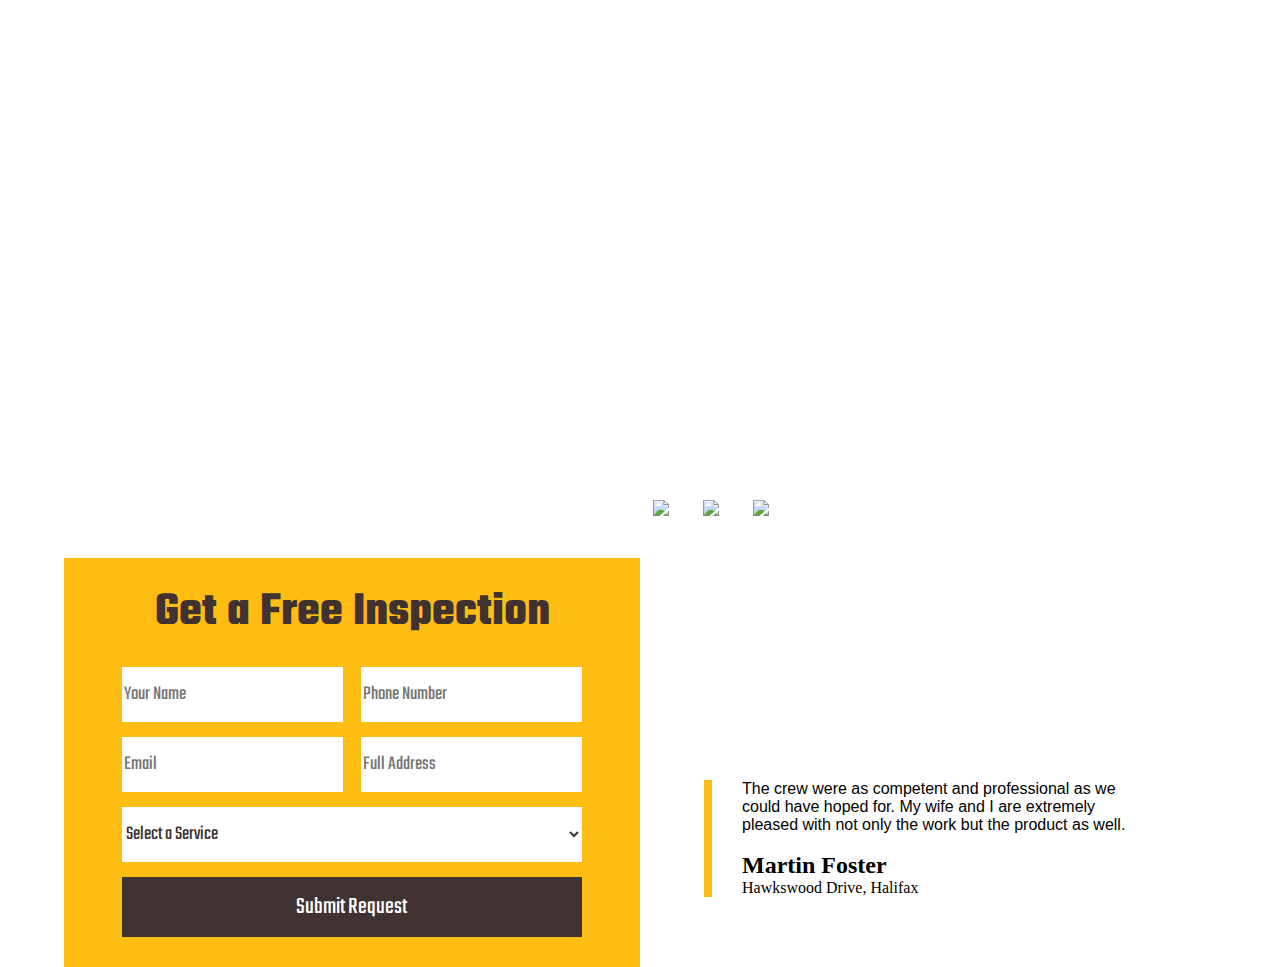
==== Roofing-Site-001/index.html @ b2df8f2b "cleaned up hero form positioning and started on testemonial in section 1" ====
<!DOCTYPE html>
<html lang="en">
<head>
    <meta charset="UTF-8">
    <meta name="viewport" content="width=device-width, initial-scale=1.0">
    <link rel="preconnect" href="https://fonts.googleapis.com">
    <link rel="preconnect" href="https://fonts.gstatic.com" crossorigin>
    <link href="https://fonts.googleapis.com/css2?family=Teko:wght@600&display=swap" rel="stylesheet">
    <link rel="stylesheet" href="style.css">
    <title>Halifax Roofing</title>
</head>
<body>
    <header id="hero">
        <div id="hero-content">
            <h1 id="hero-header">Halifax Roofing Specialist</h1>
            <p id="hero-p">We are local roofing company that uses high quality material manufactured locally and comes with a warrenty.</p>
            <div id="ratings">
                <img class="rating-img" src="/Assets/google.png">
                <img class="rating-img" src="/Assets/facebook.png">
                <img class="rating-img" src="/Assets/bbb.png">
            </div>
        </div>
        <div id="hero-form">
            <h1 id="form-title">Get a Free Inspection</h1>
            <form>
                <div id="form-field-group">
                    <input class="form-field" type="text" placeholder="Your Name">
                    <input class="form-field" type="tel" placeholder="Phone Number">
                    <input class="form-field" type="email" placeholder="Email">
                    <input class="form-field" type="text" placeholder="Full Address">
                </div>
                <select name="" id="select-service">
                    <option value="">Select a Service</option>
                    <option value="">Roof Repair</option>
                    <option value="">Roof Replace</option>
                </select>
                <button id="submit-request" type="submit">Submit Request</button>
            </form>
        </div>
    </header>
    <section id="first-section">
        <div id="review">
            <p id="review-text">The crew were as competent and professional as we could have hoped for. My wife and I are extremely pleased with not only the work but the product as well.</p>
            <img id="review-img" src="/Assets/testimoni user 4.png" alt="">
            <h2 id="review-name">Martin Foster</h2>
            <p id="review-location">Hawkswood Drive, Halifax</p>
        </div>
    </section>
</body>
</html>
---- Roofing-Site-001/style.css ----
* {
    margin: 0;
    box-sizing: border-box;
}
#hero {
    background-image: url('/Assets/Hero-image.png');
    background-size: cover;
    background-position: center;
    color: white;
}
#hero-content {
    margin-left: 51%;
    padding-top: 95px;
    height: 80vh;
    width: 40vw;
}
#hero-header {
    font-family: Teko, Arial, Helvetica;
    font-size: 5.5rem;
    line-height: 1;
}
#hero-p {
    font-family: Arial, Helvetica, sans-serif;
    font-size: 1.5rem;
    margin-top: 20px;
    line-height: 1.4;
}
#ratings {
    margin-top: 20px;
}
.rating-img {
    padding-right: 30px;
}
#hero-form {
    position: absolute;
    background: #ffbd14;
    width: 45vw;
    margin-left: 5%;
    top: 62%;
    display: flex;
    flex-wrap: wrap;
    text-align: center;
    align-items: center;
    justify-content: center;
}
#form-title {
    font-family: Teko, Arial, Helvetica;
    color: #403230;
    width: 100%;
    font-size: 3rem;
    margin: 20px 0 20px 0;
}
#form-field-group {
    margin-left: 10%;
    display: flex;
    flex-wrap: wrap;
    width: 80%;
    justify-content: space-between;
}
.form-field {
    width: 48%;
    margin-bottom: 15px;
    height: 55px;
    border: none;
    font-family: Teko, Arial, Helvetica;
    font-size: 1.25rem;
}
#select-service {
    width: 80%;
    background-color: white;
    border: none;
    height: 55px;
    font-family: Teko, Arial, Helvetica;
    font-size: 1.25rem;
    color: #403230;
}
#submit-request {
    width: 80%;
    height: 60px;
    background-color: #403230;
    color: white;
    border: none;
    font-family: Teko, Arial, Helvetica;
    font-size: 1.5rem;
    margin: 15px 0 30px 0;
}
#review {
    border-left: 8px solid #ffbd14;
    width: 35vw;
    margin-left: 55%;
    padding-left: 30px;
    margin-top: 60px;
}
#review-text {
    font-family: Arial, Helvetica, sans-serif;
}
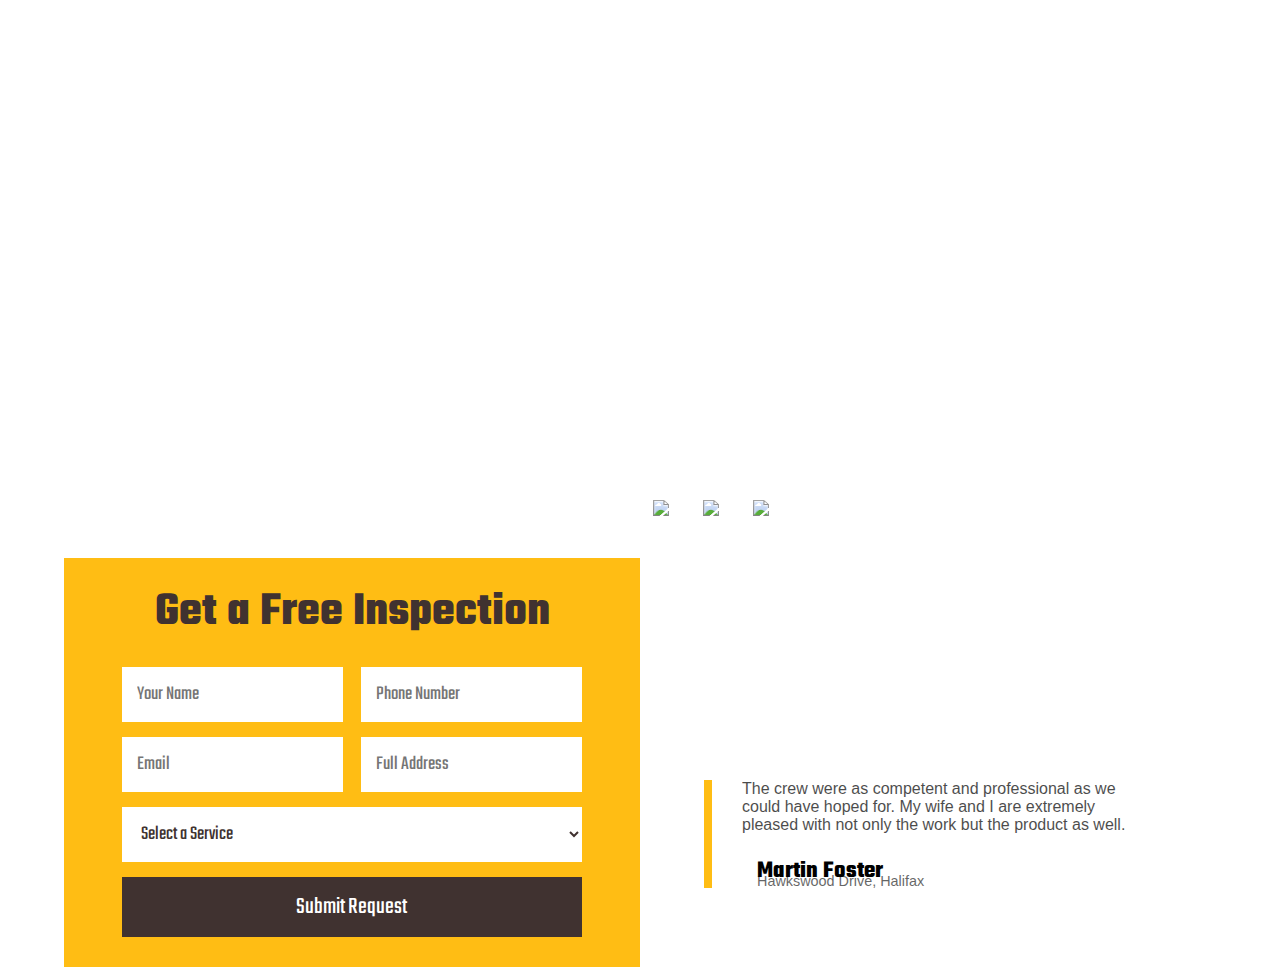
==== commit 3d60c176: "finished coding up  testimonial on section 1 also did some minor adjustments to the hero form" ====
--- a/Roofing-Site-001/index.html
+++ b/Roofing-Site-001/index.html
@@ -41,9 +41,13 @@
     <section id="first-section">
         <div id="review">
             <p id="review-text">The crew were as competent and professional as we could have hoped for. My wife and I are extremely pleased with not only the work but the product as well.</p>
-            <img id="review-img" src="/Assets/testimoni user 4.png" alt="">
-            <h2 id="review-name">Martin Foster</h2>
-            <p id="review-location">Hawkswood Drive, Halifax</p>
+            <div id="review-profile"> 
+                <img id="review-img" src="/Assets/testimoni user 4.png" alt="">
+                <div id="review-profile-text">
+                    <h2 id="review-name">Martin Foster</h2>
+                    <p id="review-location">Hawkswood Drive, Halifax</p>
+                </div>
+            </div>
         </div>
     </section>
 </body>
--- a/Roofing-Site-001/style.css
+++ b/Roofing-Site-001/style.css
@@ -64,6 +64,7 @@
     border: none;
     font-family: Teko, Arial, Helvetica;
     font-size: 1.25rem;
+    padding-left: 15px;
 }
 #select-service {
     width: 80%;
@@ -73,6 +74,7 @@
     font-family: Teko, Arial, Helvetica;
     font-size: 1.25rem;
     color: #403230;
+    padding-left: 15px;
 }
 #submit-request {
     width: 80%;
@@ -93,4 +95,25 @@
 }
 #review-text {
     font-family: Arial, Helvetica, sans-serif;
+    opacity: 70%;
+}
+#review-profile {
+    display: flex;
+    margin-top: 15px;
+}
+#review-profile-text {
+    display: flex;
+    flex-wrap: wrap;
+    width: 50%;
+    margin-left: 15px;
+}
+#review-name {
+    font-family: Teko, Arial, Helvetica;
+    margin: 5px 0 0px 0;
+}
+#review-location {
+    font-family: Arial, Helvetica, sans-serif;
+    opacity: 60%;
+    font-size: 0.9rem;
+    margin: -15px 0 -15px 0;
 }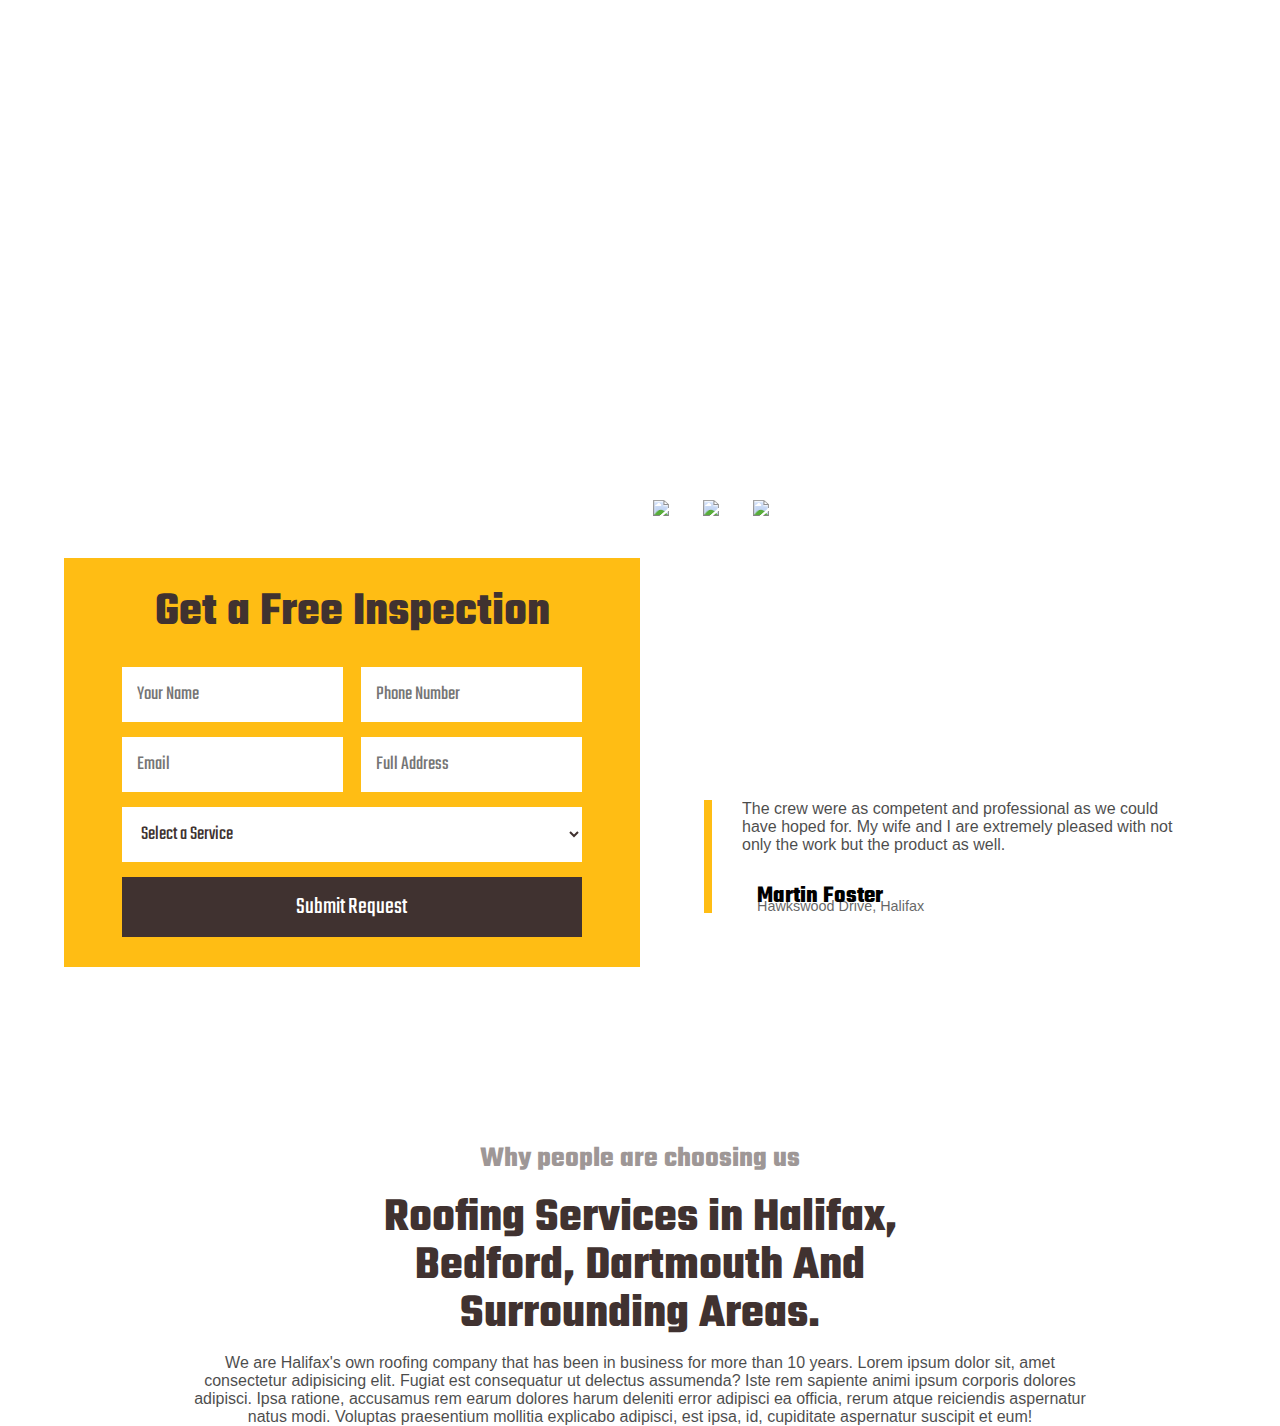
==== commit 1e98b7a2: "finished section 1 intro" ====
--- a/Roofing-Site-001/index.html
+++ b/Roofing-Site-001/index.html
@@ -49,6 +49,16 @@
                 </div>
             </div>
         </div>
+        <div id="section1-intro">
+            <h2 id="section1-intro-title2">Why people are choosing us</h2>
+            <h1 id="section1-intro-title1">Roofing Services in Halifax, Bedford, Dartmouth And Surrounding Areas.</h1>
+            <p id="section1-intro-text">We are Halifax's own roofing company that has been in business for more than 10 years. Lorem ipsum dolor sit, amet consectetur adipisicing elit. Fugiat est consequatur ut delectus assumenda? Iste rem sapiente animi ipsum corporis dolores adipisci. Ipsa ratione, accusamus rem earum dolores harum deleniti error adipisci ea officia, rerum atque reiciendis aspernatur natus modi. Voluptas praesentium mollitia explicabo adipisci, est ipsa, id, cupiditate aspernatur suscipit et eum!</p>
+        </div>
+        <div id="promises">
+            <div id="promise1"></div>
+            <div id="promise2"></div>
+            <div id="promise3"></div>
+        </div>
     </section>
 </body>
 </html>--- a/Roofing-Site-001/style.css
+++ b/Roofing-Site-001/style.css
@@ -88,10 +88,10 @@
 }
 #review {
     border-left: 8px solid #ffbd14;
-    width: 35vw;
+    width: 38vw;
     margin-left: 55%;
     padding-left: 30px;
-    margin-top: 60px;
+    margin-top: 80px;
 }
 #review-text {
     font-family: Arial, Helvetica, sans-serif;
@@ -99,7 +99,7 @@
 }
 #review-profile {
     display: flex;
-    margin-top: 15px;
+    margin-top: 20px;
 }
 #review-profile-text {
     display: flex;
@@ -116,4 +116,33 @@
     opacity: 60%;
     font-size: 0.9rem;
     margin: -15px 0 -15px 0;
+}
+#section1-intro {
+    margin-top: 225px;
+    display: flex;
+    justify-content: center;
+    flex-wrap: wrap;
+}
+#section1-intro-title2 {
+    font-family: Teko, Arial, Helvetica;
+    opacity: 50%;
+    text-align: center;
+    font-size: 1.8rem;
+    color: #403230;
+    width: 100%;
+}
+#section1-intro-title1 {
+    font-family: Teko, Arial, Helvetica;
+    text-align: center;
+    font-size: 3rem;
+    color: #403230;
+    width: 50%;
+    line-height: 1;
+    margin: 15px 0 15px 0;
+}
+#section1-intro-text {
+    font-family: Arial, Helvetica, sans-serif;
+    width: 70%;
+    text-align: center;
+    opacity: 70%;
 }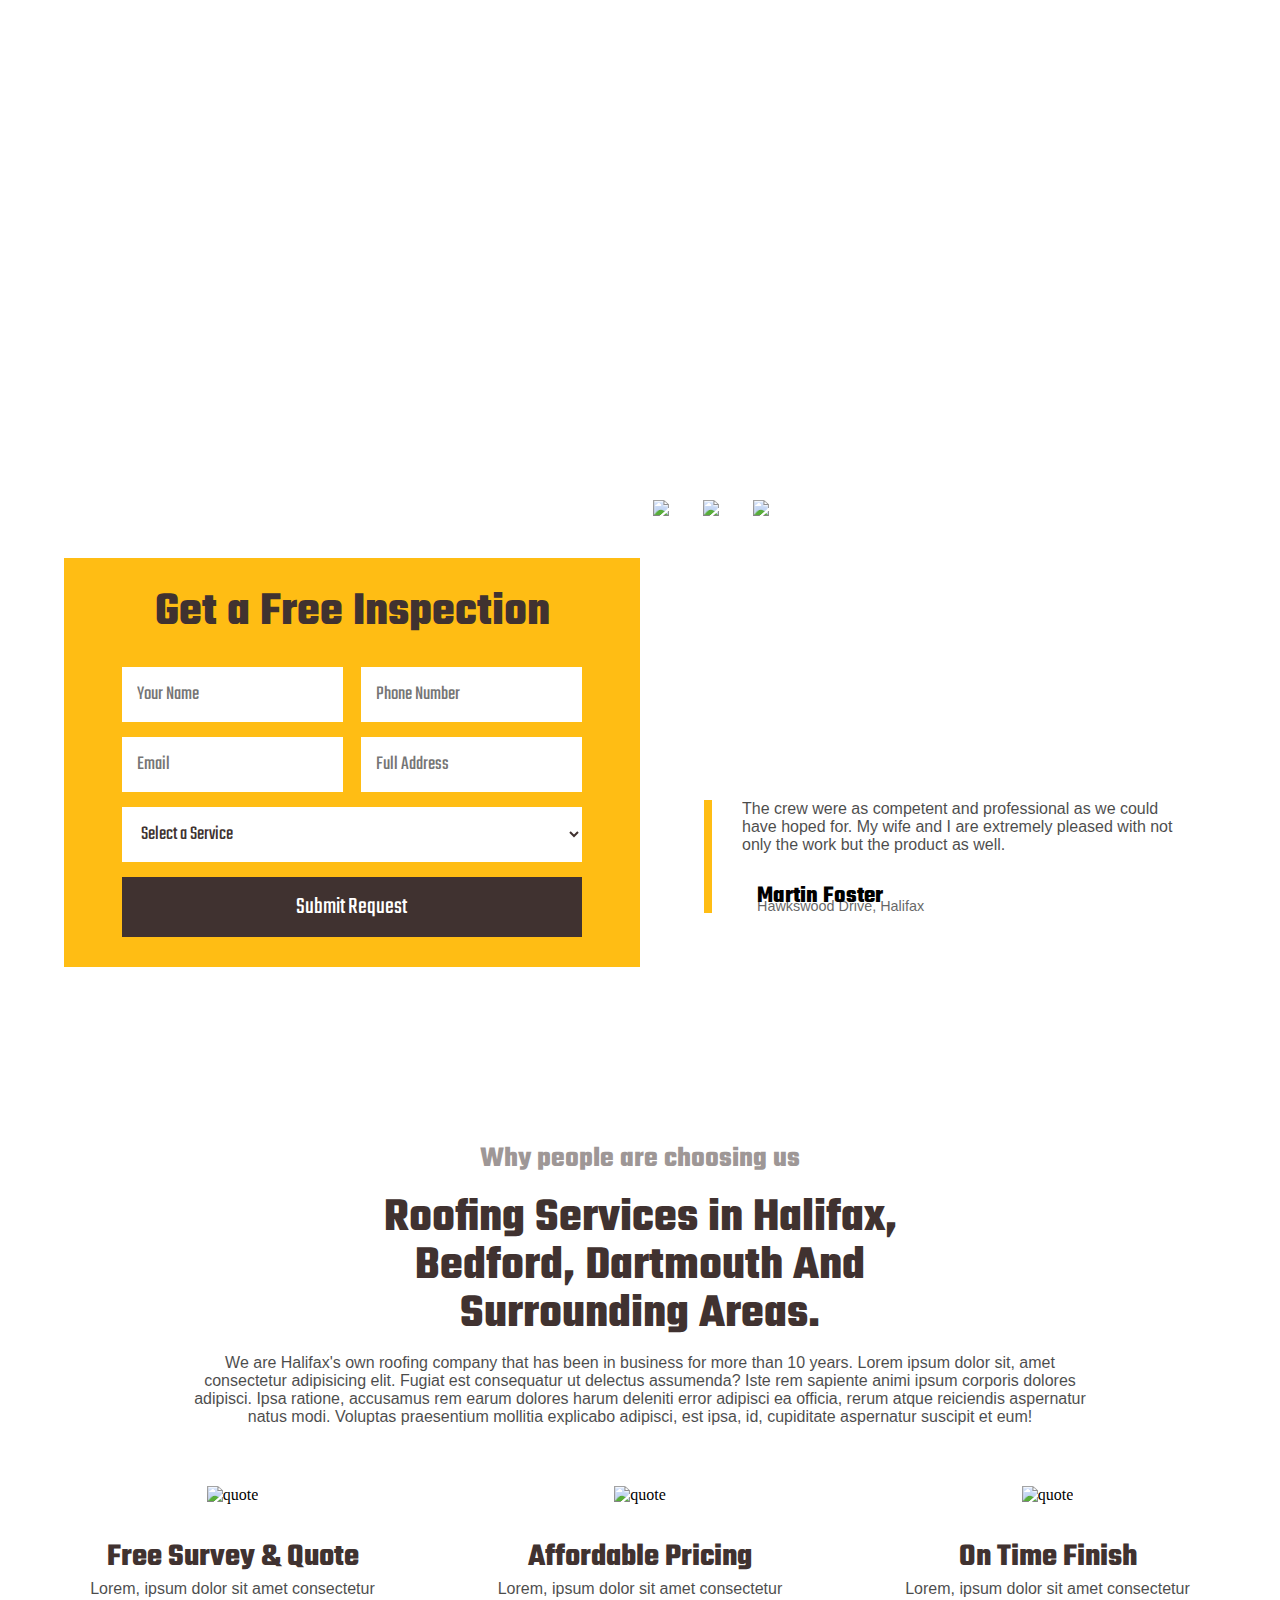
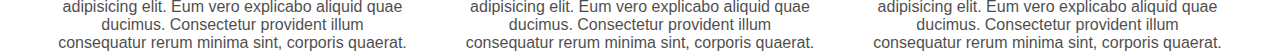
==== commit 177fd221: "finished promises on section 1" ====
--- a/Roofing-Site-001/index.html
+++ b/Roofing-Site-001/index.html
@@ -55,9 +55,21 @@
             <p id="section1-intro-text">We are Halifax's own roofing company that has been in business for more than 10 years. Lorem ipsum dolor sit, amet consectetur adipisicing elit. Fugiat est consequatur ut delectus assumenda? Iste rem sapiente animi ipsum corporis dolores adipisci. Ipsa ratione, accusamus rem earum dolores harum deleniti error adipisci ea officia, rerum atque reiciendis aspernatur natus modi. Voluptas praesentium mollitia explicabo adipisci, est ipsa, id, cupiditate aspernatur suscipit et eum!</p>
         </div>
         <div id="promises">
-            <div id="promise1"></div>
-            <div id="promise2"></div>
-            <div id="promise3"></div>
+            <div id="promise1" class="promise">
+                <img src="/Assets/quote-icon.png" alt="quote">
+                <h2 class="promise-title">Free Survey & Quote</h2>
+                <p class="promise-text">Lorem, ipsum dolor sit amet consectetur adipisicing elit. Eum vero explicabo aliquid quae ducimus. Consectetur provident illum consequatur rerum minima sint, corporis quaerat.</p>
+            </div>
+            <div id="promise2" class="promise">
+                <img src="/Assets/price-icon.png" alt="quote">
+                <h2 class="promise-title">Affordable Pricing</h2>
+                <p class="promise-text">Lorem, ipsum dolor sit amet consectetur adipisicing elit. Eum vero explicabo aliquid quae ducimus. Consectetur provident illum consequatur rerum minima sint, corporis quaerat.</p>
+            </div>
+            <div id="promise3" class="promise">
+                <img src="/Assets/time-icon.png" alt="quote">
+                <h2 class="promise-title">On Time Finish</h2>
+                <p class="promise-text">Lorem, ipsum dolor sit amet consectetur adipisicing elit. Eum vero explicabo aliquid quae ducimus. Consectetur provident illum consequatur rerum minima sint, corporis quaerat.</p>
+            </div>
         </div>
     </section>
 </body>
--- a/Roofing-Site-001/style.css
+++ b/Roofing-Site-001/style.css
@@ -86,6 +86,10 @@
     font-size: 1.5rem;
     margin: 15px 0 30px 0;
 }
+#submit-request:hover {
+    opacity: 90%;
+    cursor: pointer;
+}
 #review {
     border-left: 8px solid #ffbd14;
     width: 38vw;
@@ -145,4 +149,28 @@
     width: 70%;
     text-align: center;
     opacity: 70%;
+}
+#promises {
+    display: flex;
+    width: 100vw;
+    justify-content: space-evenly;
+    margin-top: 60px;
+}
+.promise {
+    width: 350px;
+    display: flex;
+    flex-wrap: wrap;
+    justify-content: center;
+    text-align: center;
+}
+.promise-title {
+    font-family: Teko, Arial, Helvetica;
+    font-size: 2rem;
+    width: 100%;
+    color: #403230;
+    margin-top: 30px;
+}
+.promise-text {
+    font-family: Arial, Helvetica, sans-serif;
+    opacity: 70%;
 }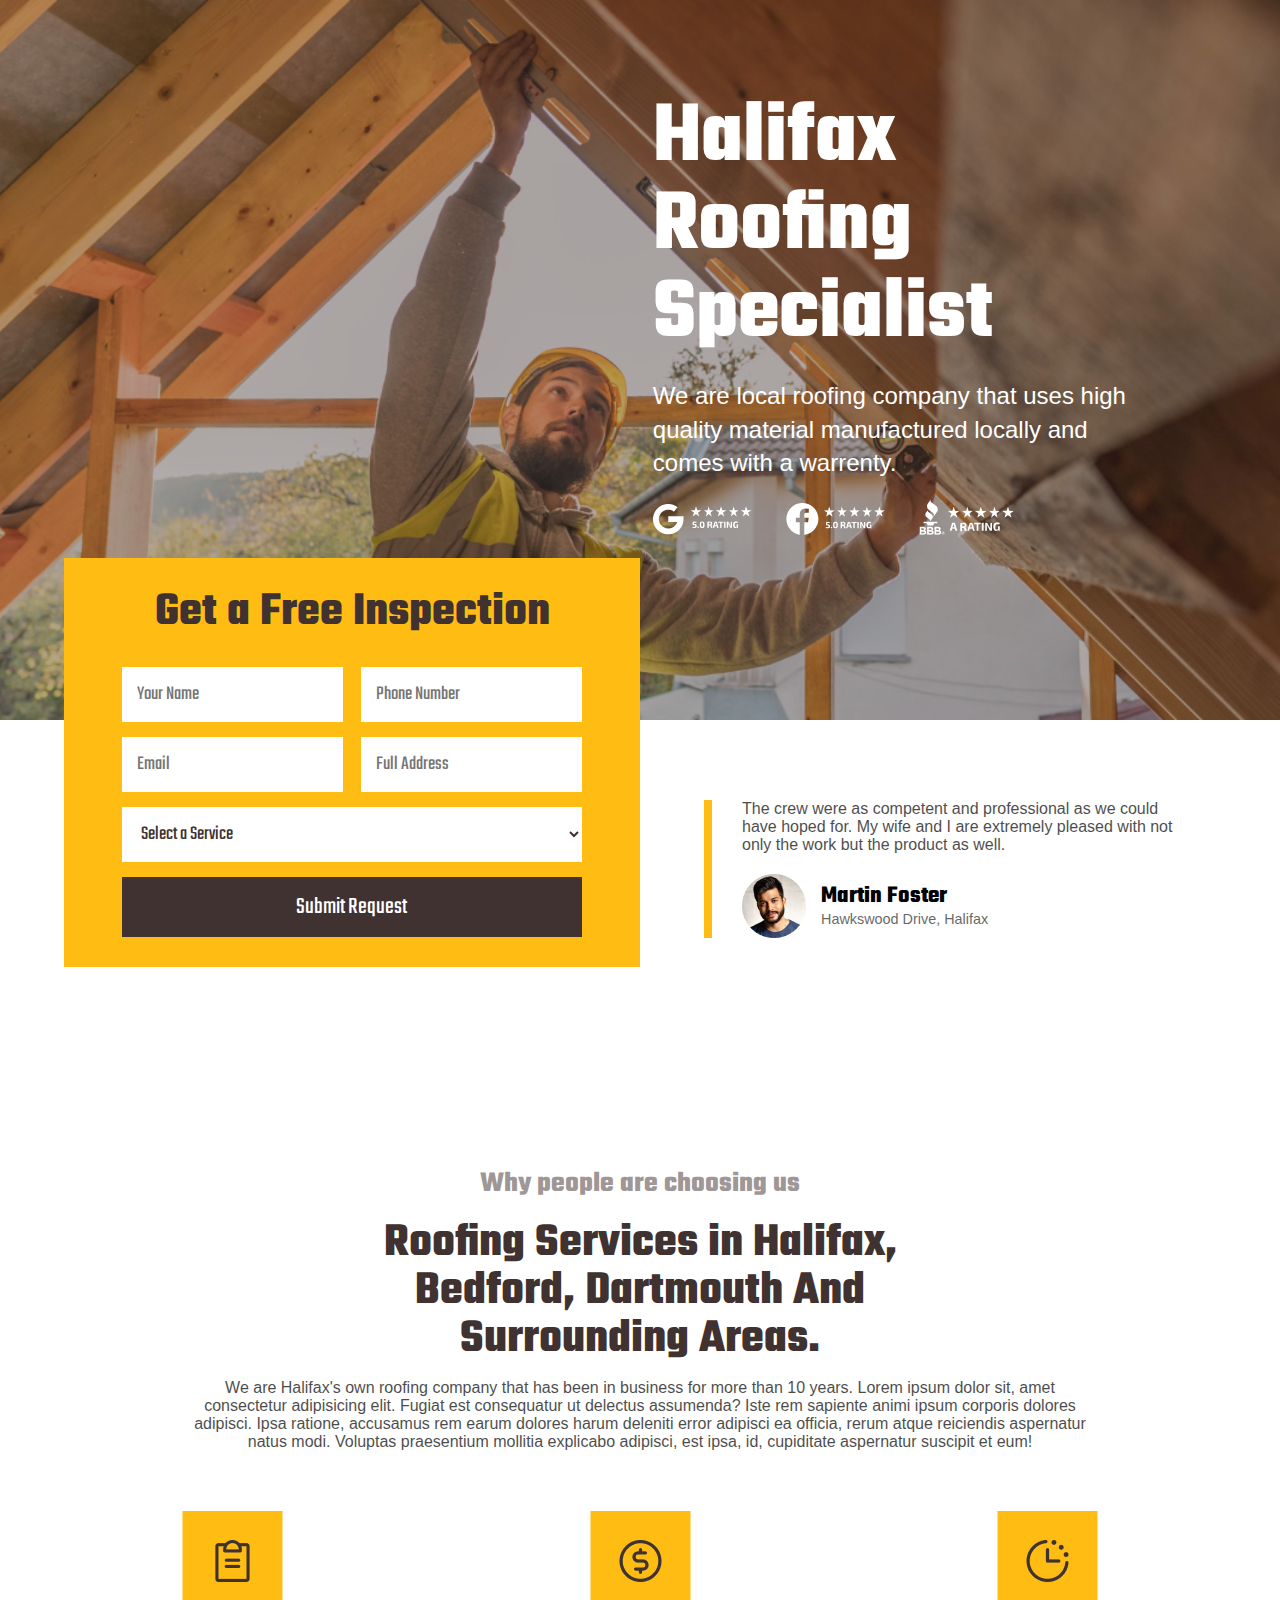
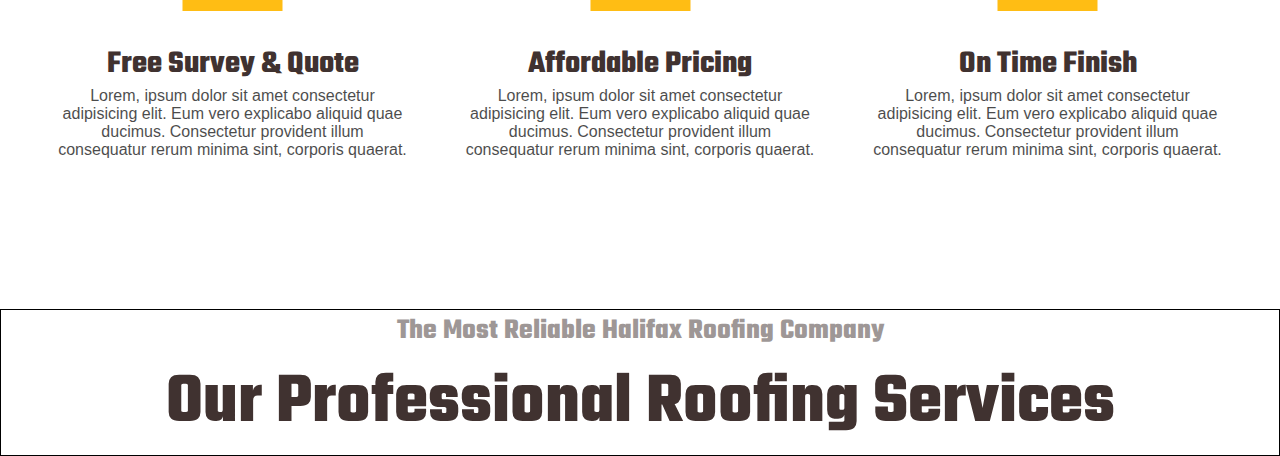
==== commit 5b2f7f9a: "added index.html to be the hub for all the sites" ====
--- a/Roofing-Site-001/index.html
+++ b/Roofing-Site-001/index.html
@@ -6,7 +6,7 @@
     <link rel="preconnect" href="https://fonts.googleapis.com">
     <link rel="preconnect" href="https://fonts.gstatic.com" crossorigin>
     <link href="https://fonts.googleapis.com/css2?family=Teko:wght@600&display=swap" rel="stylesheet">
-    <link rel="stylesheet" href="style.css">
+    <link rel="stylesheet" href="/Roofing-Site-001/style.css">
     <title>Halifax Roofing</title>
 </head>
 <body>
@@ -15,9 +15,9 @@
             <h1 id="hero-header">Halifax Roofing Specialist</h1>
             <p id="hero-p">We are local roofing company that uses high quality material manufactured locally and comes with a warrenty.</p>
             <div id="ratings">
-                <img class="rating-img" src="/Assets/google.png">
-                <img class="rating-img" src="/Assets/facebook.png">
-                <img class="rating-img" src="/Assets/bbb.png">
+                <img class="rating-img" src="/Roofing-Site-001/Assets/google.png">
+                <img class="rating-img" src="/Roofing-Site-001/Assets/facebook.png">
+                <img class="rating-img" src="/Roofing-Site-001/Assets/bbb.png">
             </div>
         </div>
         <div id="hero-form">
@@ -42,7 +42,7 @@
         <div id="review">
             <p id="review-text">The crew were as competent and professional as we could have hoped for. My wife and I are extremely pleased with not only the work but the product as well.</p>
             <div id="review-profile"> 
-                <img id="review-img" src="/Assets/testimoni user 4.png" alt="">
+                <img id="review-img" src="/Roofing-Site-001/Assets/testimoni user 4.png" alt="">
                 <div id="review-profile-text">
                     <h2 id="review-name">Martin Foster</h2>
                     <p id="review-location">Hawkswood Drive, Halifax</p>
@@ -56,21 +56,25 @@
         </div>
         <div id="promises">
             <div id="promise1" class="promise">
-                <img src="/Assets/quote-icon.png" alt="quote">
+                <img src="/Roofing-Site-001/Assets/quote-icon.png" alt="quote">
                 <h2 class="promise-title">Free Survey & Quote</h2>
                 <p class="promise-text">Lorem, ipsum dolor sit amet consectetur adipisicing elit. Eum vero explicabo aliquid quae ducimus. Consectetur provident illum consequatur rerum minima sint, corporis quaerat.</p>
             </div>
             <div id="promise2" class="promise">
-                <img src="/Assets/price-icon.png" alt="quote">
+                <img src="/Roofing-Site-001/Assets/price-icon.png" alt="quote">
                 <h2 class="promise-title">Affordable Pricing</h2>
                 <p class="promise-text">Lorem, ipsum dolor sit amet consectetur adipisicing elit. Eum vero explicabo aliquid quae ducimus. Consectetur provident illum consequatur rerum minima sint, corporis quaerat.</p>
             </div>
             <div id="promise3" class="promise">
-                <img src="/Assets/time-icon.png" alt="quote">
+                <img src="/Roofing-Site-001/Assets/time-icon.png" alt="quote">
                 <h2 class="promise-title">On Time Finish</h2>
                 <p class="promise-text">Lorem, ipsum dolor sit amet consectetur adipisicing elit. Eum vero explicabo aliquid quae ducimus. Consectetur provident illum consequatur rerum minima sint, corporis quaerat.</p>
             </div>
         </div>
     </section>
+    <section id="second-section">
+        <h2 id="section2-title2">The Most Reliable Halifax Roofing Company</h2>
+        <h1 id="section1-title1">Our Professional Roofing Services</h1>
+    </section>
 </body>
 </html>--- a/Roofing-Site-001/style.css
+++ b/Roofing-Site-001/style.css
@@ -3,7 +3,7 @@
     box-sizing: border-box;
 }
 #hero {
-    background-image: url('/Assets/Hero-image.png');
+    background-image: url('/Roofing-Site-001/Assets/Hero-image.png');
     background-size: cover;
     background-position: center;
     color: white;
@@ -173,4 +173,23 @@
 .promise-text {
     font-family: Arial, Helvetica, sans-serif;
     opacity: 70%;
+}
+#second-section {
+    margin-top: 150px;
+    border: 1px solid black;
+}
+#section2-title2 {
+    font-family: Teko, Arial, Helvetica;
+    opacity: 50%;
+    text-align: center;
+    font-size: 1.8rem;
+    color: #403230;
+    width: 100%;
+}
+#section1-title1 {
+    font-family: Teko, Arial, Helvetica;
+    text-align: center;
+    font-size: 4.5rem;
+    color: #403230;
+    width: 100%;
 }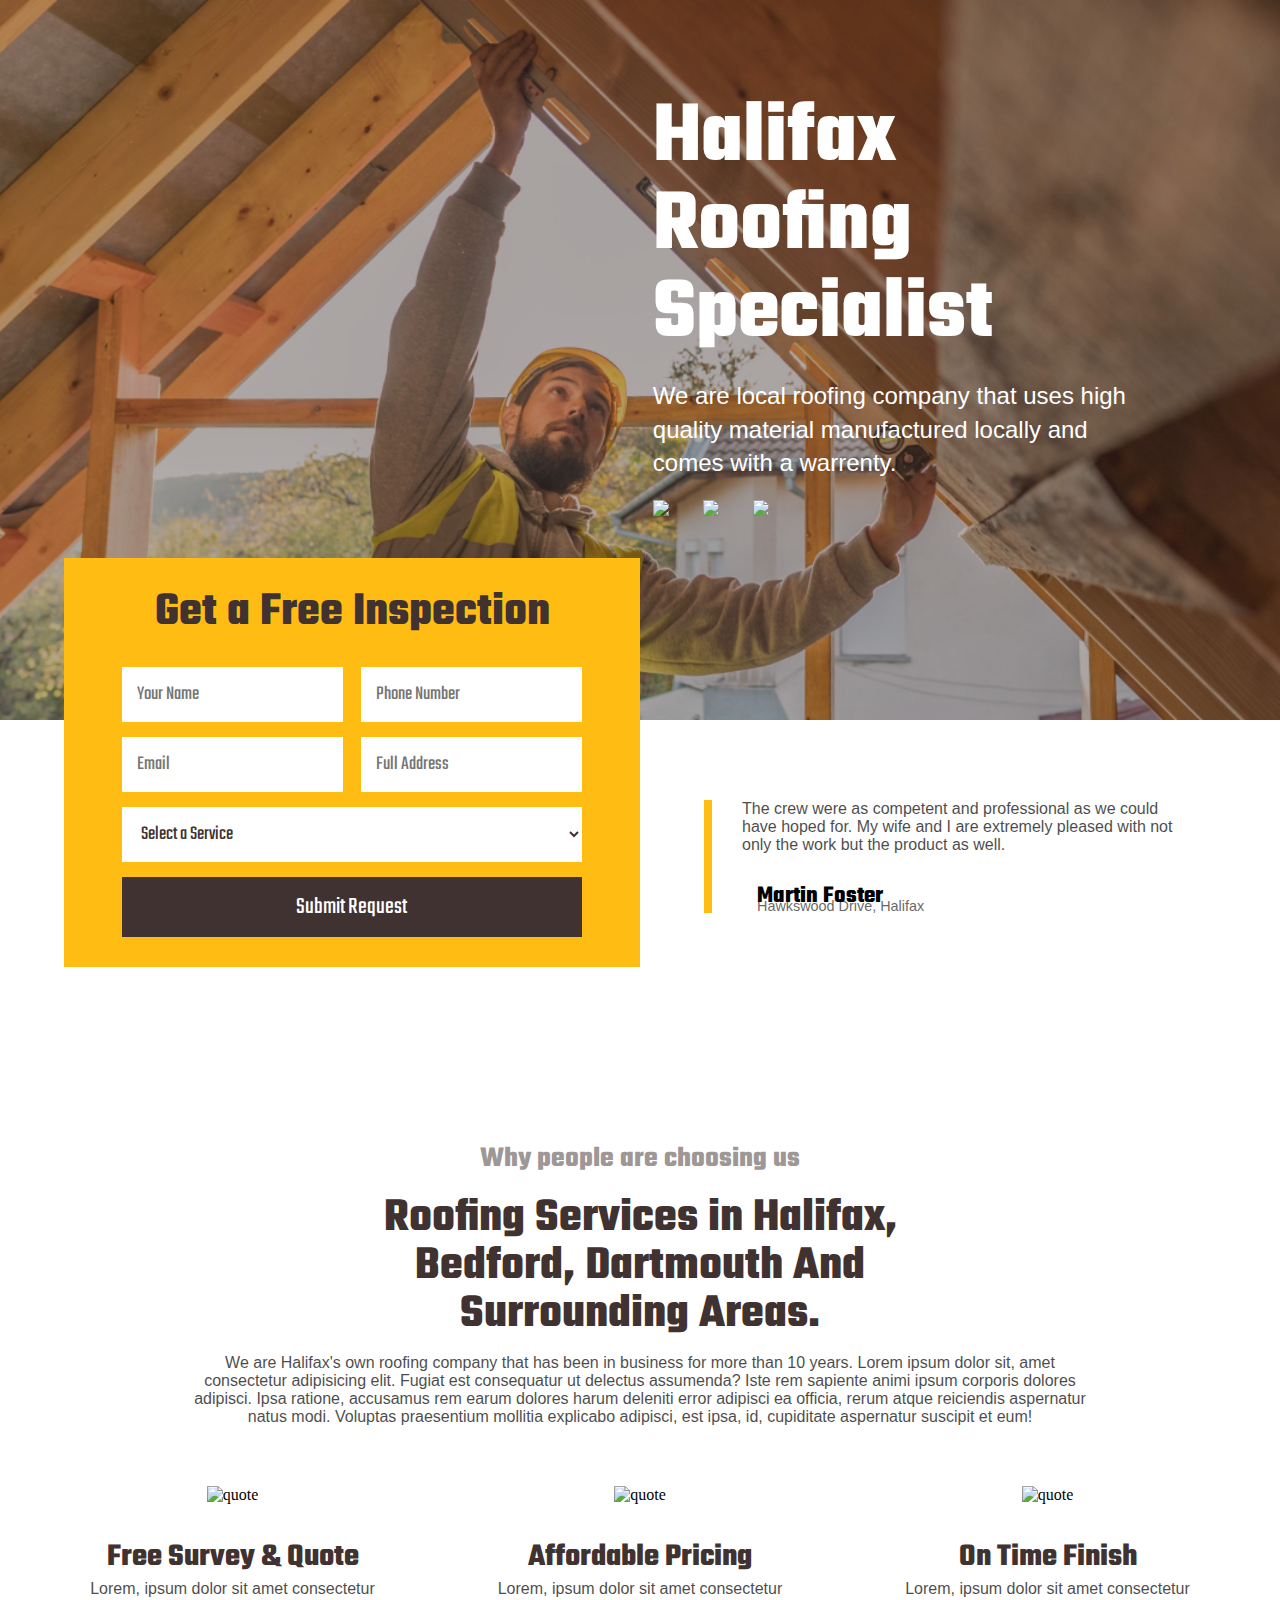
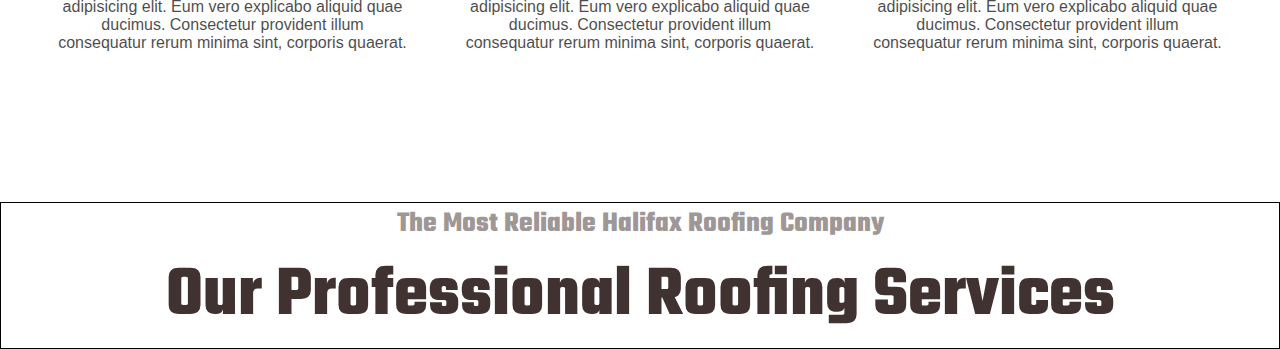
==== commit a2c37d7f: "Update index.html" ====
--- a/Roofing-Site-001/index.html
+++ b/Roofing-Site-001/index.html
@@ -6,7 +6,7 @@
     <link rel="preconnect" href="https://fonts.googleapis.com">
     <link rel="preconnect" href="https://fonts.gstatic.com" crossorigin>
     <link href="https://fonts.googleapis.com/css2?family=Teko:wght@600&display=swap" rel="stylesheet">
-    <link rel="stylesheet" href="/Roofing-Site-001/style.css">
+    <link rel="stylesheet" href="style.css">
     <title>Halifax Roofing</title>
 </head>
 <body>
@@ -15,9 +15,9 @@
             <h1 id="hero-header">Halifax Roofing Specialist</h1>
             <p id="hero-p">We are local roofing company that uses high quality material manufactured locally and comes with a warrenty.</p>
             <div id="ratings">
-                <img class="rating-img" src="/Roofing-Site-001/Assets/google.png">
-                <img class="rating-img" src="/Roofing-Site-001/Assets/facebook.png">
-                <img class="rating-img" src="/Roofing-Site-001/Assets/bbb.png">
+                <img class="rating-img" src="/Assets/google.png">
+                <img class="rating-img" src="/Assets/facebook.png">
+                <img class="rating-img" src="/Assets/bbb.png">
             </div>
         </div>
         <div id="hero-form">
@@ -42,7 +42,7 @@
         <div id="review">
             <p id="review-text">The crew were as competent and professional as we could have hoped for. My wife and I are extremely pleased with not only the work but the product as well.</p>
             <div id="review-profile"> 
-                <img id="review-img" src="/Roofing-Site-001/Assets/testimoni user 4.png" alt="">
+                <img id="review-img" src="/Assets/testimoni user 4.png" alt="">
                 <div id="review-profile-text">
                     <h2 id="review-name">Martin Foster</h2>
                     <p id="review-location">Hawkswood Drive, Halifax</p>
@@ -56,17 +56,17 @@
         </div>
         <div id="promises">
             <div id="promise1" class="promise">
-                <img src="/Roofing-Site-001/Assets/quote-icon.png" alt="quote">
+                <img src="/Assets/quote-icon.png" alt="quote">
                 <h2 class="promise-title">Free Survey & Quote</h2>
                 <p class="promise-text">Lorem, ipsum dolor sit amet consectetur adipisicing elit. Eum vero explicabo aliquid quae ducimus. Consectetur provident illum consequatur rerum minima sint, corporis quaerat.</p>
             </div>
             <div id="promise2" class="promise">
-                <img src="/Roofing-Site-001/Assets/price-icon.png" alt="quote">
+                <img src="/Assets/price-icon.png" alt="quote">
                 <h2 class="promise-title">Affordable Pricing</h2>
                 <p class="promise-text">Lorem, ipsum dolor sit amet consectetur adipisicing elit. Eum vero explicabo aliquid quae ducimus. Consectetur provident illum consequatur rerum minima sint, corporis quaerat.</p>
             </div>
             <div id="promise3" class="promise">
-                <img src="/Roofing-Site-001/Assets/time-icon.png" alt="quote">
+                <img src="/Assets/time-icon.png" alt="quote">
                 <h2 class="promise-title">On Time Finish</h2>
                 <p class="promise-text">Lorem, ipsum dolor sit amet consectetur adipisicing elit. Eum vero explicabo aliquid quae ducimus. Consectetur provident illum consequatur rerum minima sint, corporis quaerat.</p>
             </div>
@@ -77,4 +77,4 @@
         <h1 id="section1-title1">Our Professional Roofing Services</h1>
     </section>
 </body>
-</html>+</html>
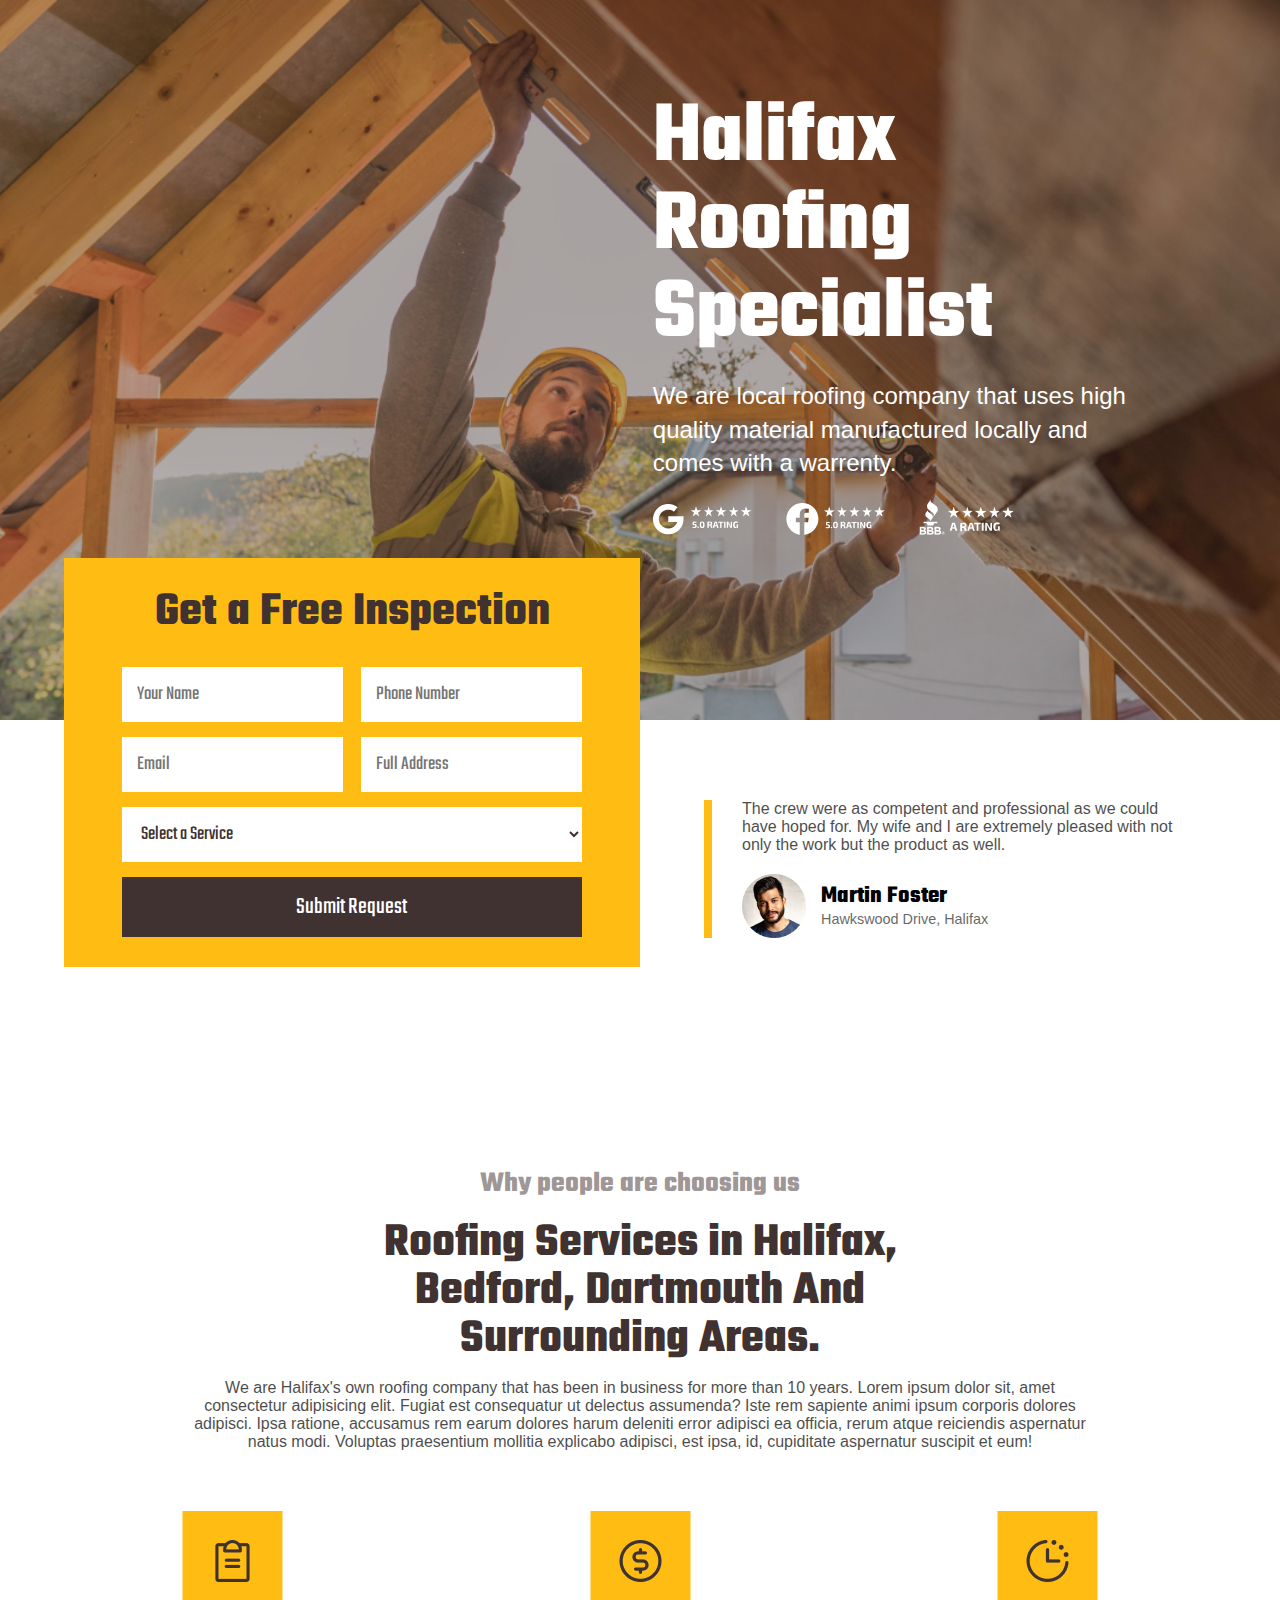
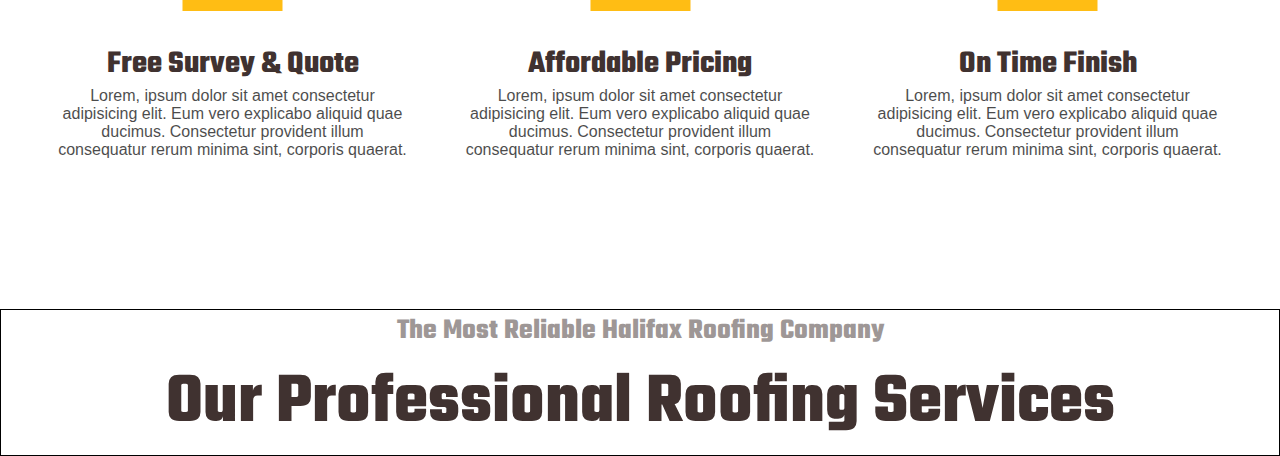
==== commit 390084e1: "Fixed linking issues" ====
--- a/Roofing-Site-001/index.html
+++ b/Roofing-Site-001/index.html
@@ -15,9 +15,9 @@
             <h1 id="hero-header">Halifax Roofing Specialist</h1>
             <p id="hero-p">We are local roofing company that uses high quality material manufactured locally and comes with a warrenty.</p>
             <div id="ratings">
-                <img class="rating-img" src="/Assets/google.png">
-                <img class="rating-img" src="/Assets/facebook.png">
-                <img class="rating-img" src="/Assets/bbb.png">
+                <img class="rating-img" src="Assets/google.png">
+                <img class="rating-img" src="Assets/facebook.png">
+                <img class="rating-img" src="Assets/bbb.png">
             </div>
         </div>
         <div id="hero-form">
@@ -42,7 +42,7 @@
         <div id="review">
             <p id="review-text">The crew were as competent and professional as we could have hoped for. My wife and I are extremely pleased with not only the work but the product as well.</p>
             <div id="review-profile"> 
-                <img id="review-img" src="/Assets/testimoni user 4.png" alt="">
+                <img id="review-img" src="Assets/testimoni user 4.png" alt="">
                 <div id="review-profile-text">
                     <h2 id="review-name">Martin Foster</h2>
                     <p id="review-location">Hawkswood Drive, Halifax</p>
@@ -56,17 +56,17 @@
         </div>
         <div id="promises">
             <div id="promise1" class="promise">
-                <img src="/Assets/quote-icon.png" alt="quote">
+                <img src="Assets/quote-icon.png" alt="quote">
                 <h2 class="promise-title">Free Survey & Quote</h2>
                 <p class="promise-text">Lorem, ipsum dolor sit amet consectetur adipisicing elit. Eum vero explicabo aliquid quae ducimus. Consectetur provident illum consequatur rerum minima sint, corporis quaerat.</p>
             </div>
             <div id="promise2" class="promise">
-                <img src="/Assets/price-icon.png" alt="quote">
+                <img src="Assets/price-icon.png" alt="quote">
                 <h2 class="promise-title">Affordable Pricing</h2>
                 <p class="promise-text">Lorem, ipsum dolor sit amet consectetur adipisicing elit. Eum vero explicabo aliquid quae ducimus. Consectetur provident illum consequatur rerum minima sint, corporis quaerat.</p>
             </div>
             <div id="promise3" class="promise">
-                <img src="/Assets/time-icon.png" alt="quote">
+                <img src="Assets/time-icon.png" alt="quote">
                 <h2 class="promise-title">On Time Finish</h2>
                 <p class="promise-text">Lorem, ipsum dolor sit amet consectetur adipisicing elit. Eum vero explicabo aliquid quae ducimus. Consectetur provident illum consequatur rerum minima sint, corporis quaerat.</p>
             </div>
--- a/Roofing-Site-001/style.css
+++ b/Roofing-Site-001/style.css
@@ -3,7 +3,7 @@
     box-sizing: border-box;
 }
 #hero {
-    background-image: url('/Roofing-Site-001/Assets/Hero-image.png');
+    background-image: url('Assets/Hero-image.png');
     background-size: cover;
     background-position: center;
     color: white;
@@ -192,4 +192,4 @@
     font-size: 4.5rem;
     color: #403230;
     width: 100%;
-}+}
